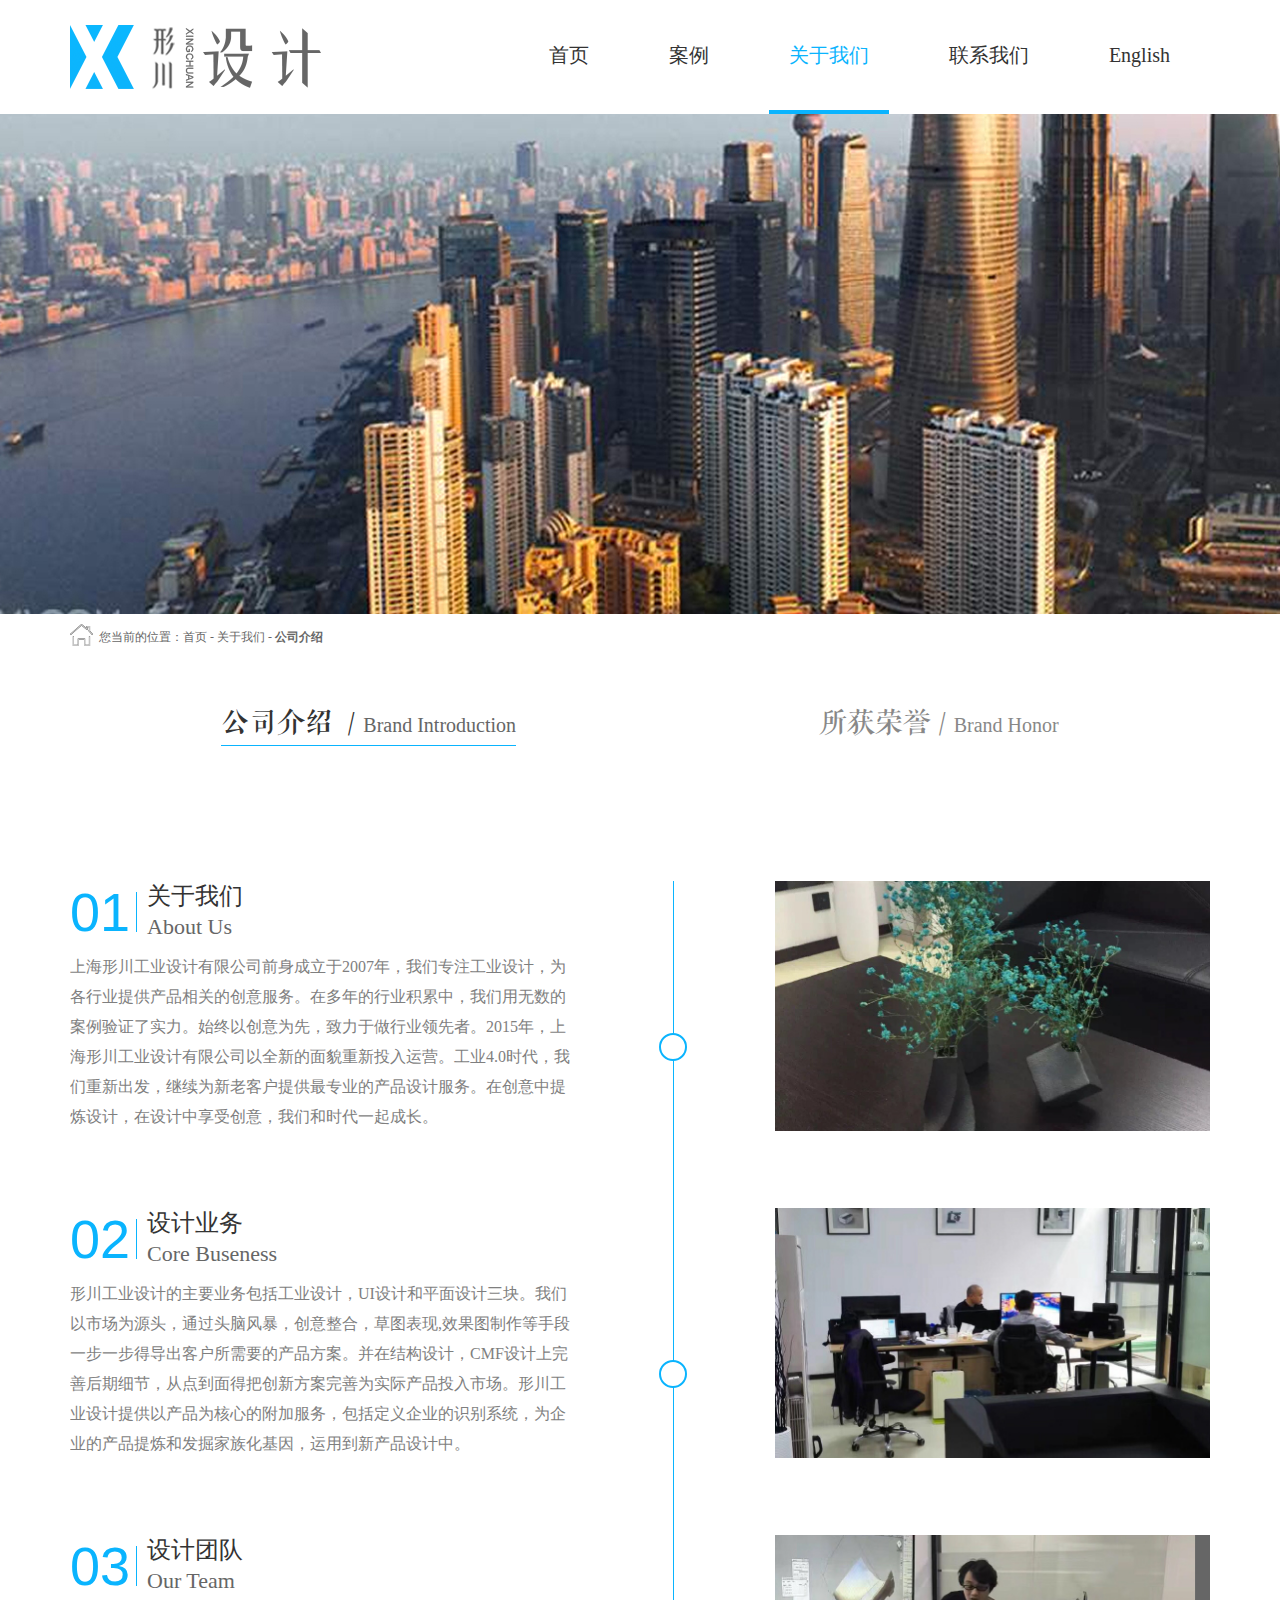
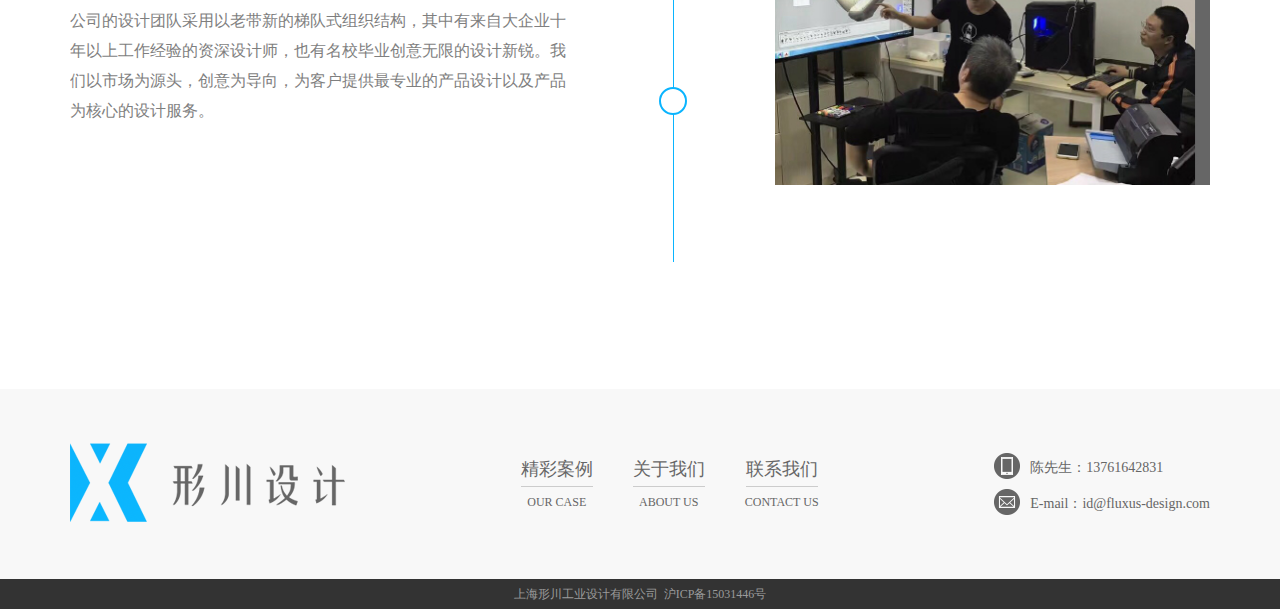
==== about.html @ 64618545 "v1" ====
<!DOCTYPE html>
<html lang="en">
<head>
	<meta charset="UTF-8">
	<title>行川设计-关于我们</title>
	<link rel="stylesheet" type="text/css" href="css/style.css"/>
</head>
<body>
	<header class="inner rowBetweenCenter">
		<div class="logo"><a href="index.html"><img src="./images/logo.png"></a></div>
		<nav>
			<ul class="rowBetweenCenter">
				<li><a href="index.html">首页</a></li>
				<li><a href="case.html">案例</a></li>
				<li><a href="about.html"  class="ac">关于我们</a></li>
				<li><a href="contact.html">联系我们</a></li>
				<li><a href="english.html">English</a></li>
			</ul>
		</nav>
	</header>
	<div class="bannerPic"><img src="images/banner_2.jpg"/></div>
	<div class="inner">
		<div class="path"><i></i>您当前的位置：首页  - 关于我们  - <strong>公司介绍</strong></div>
		<div class="content">
			<div class="rowAroundCenter">
				<div class="title ac">公司介绍 &nbsp;/&nbsp;<span>Brand Introduction </span></div>
				<div class="title">所获荣誉&nbsp;/&nbsp;<span>Brand Honor</span></div>
			</div>
			<div class="mainCon">
				<!--<div class="row">
					<div class="text">
						<div class="row sTitle">
							<div class="">01</div>
							<div>关于我们<br /><span>About Us</span></div>
						</div>
						<p>上海形川工业设计有限公司前身成立于2007年，我们专注工业设计，为各行业提供产品相关的创意服务。在多年的行业积累中，我们用无数的案例验证了实力。始终以创意为先，致力于做行业领先者。2015年，上海形川工业设计有限公司以全新的面貌重新投入运营。工业4.0时代，我们重新出发，继续为新老客户提供最专业的产品设计服务。在创意中提炼设计，在设计中享受创意，我们和时代一起成长。</p>
						<i></i>
					</div>
					<div class="img"><img src="images/pic_4.jpg"/></div>
				</div>-->
			</div>
			<div class="mainCon hide">
				<div class="caseList">
					<ul class="cases">
						<li class="rowBetweenCenter">
							<div class="num">01</div>
							<div class="pic"><img src="images/img_4.jpg"/></div>
							<a href="##"></a>
						</li>
						<li class="rowBetweenCenter">
							<div class="pic"><img src="images/img_3.jpg"/></div>
							<div class="num">02</div>
							<a href="##"></a>
						</li>
					</ul>
				</div>
			</div>
		</div>
	</div>
	<footer>
		<div class="contactWrap">
			<div class="inner rowBetweenCenter">
				<div class="logo2"><a href="index.html"><img src="images/logo2.png"/></a></div>
				<ul class="rowBetweenCenter nav">
					<li>
						<a href="case.html">
							<span>精彩案例</span><br /><span>OUR CASE</span>
						</a>
					</li>
					<li>
						<a href="about.html">
							<span>关于我们</span><br /><span>ABOUT US</span>
						</a>
					</li>
					<li>
						<a href="contact.html">
							<span>联系我们</span><br /><span>CONTACT US</span>
						</a>
					</li>
				</ul>
				<div class="tel">
					<div><i></i>陈先生：13761642831</div>
					<div><i></i>E-mail：id@fluxus-design.com</div>
				</div>
			</div>
		</div>
		<div class="bot"><div id="inner">上海形川工业设计有限公司&nbsp;&nbsp;沪ICP备15031446号</div></div>
	</footer>
	<script type="text/javascript">
		var data=[
			{'id':0,'name':'关于我们','eName':'About Us','pic':'pic_4.jpg','text':'上海形川工业设计有限公司前身成立于2007年，我们专注工业设计，为各行业提供产品相关的创意服务。在多年的行业积累中，我们用无数的案例验证了实力。始终以创意为先，致力于做行业领先者。2015年，上海形川工业设计有限公司以全新的面貌重新投入运营。工业4.0时代，我们重新出发，继续为新老客户提供最专业的产品设计服务。在创意中提炼设计，在设计中享受创意，我们和时代一起成长。'},
			{'id':1,'name':'设计业务','eName':'Core Buseness','pic':'pic_5.jpg','text':'形川工业设计的主要业务包括工业设计，UI设计和平面设计三块。我们以市场为源头，通过头脑风暴，创意整合，草图表现,效果图制作等手段一步一步得导出客户所需要的产品方案。并在结构设计，CMF设计上完善后期细节，从点到面得把创新方案完善为实际产品投入市场。形川工业设计提供以产品为核心的附加服务，包括定义企业的识别系统，为企业的产品提炼和发掘家族化基因，运用到新产品设计中。'},
			{'id':2,'name':'设计团队','eName':'Our Team','pic':'pic_6.jpg','text':'公司的设计团队采用以老带新的梯队式组织结构，其中有来自大企业十年以上工作经验的资深设计师，也有名校毕业创意无限的设计新锐。我们以市场为源头，创意为导向，为客户提供最专业的产品设计以及产品为核心的设计服务。'}
		];
		
		window.onload=function(){
			var html='';
			var mainCon = document.getElementsByClassName('mainCon');
			//填充关于我们的介绍信息
			/*for(let i=0;i<data.length;i++){
				html+='<div class="row">
							<div class="text">
							<div class="row sTitle">
								<div class="">0${i+1}</div>
								<div>${data[i].name}<br /><span>${data[i].eName}</span></div>
							</div>
							<p>${data[i].text}</p>
							<i></i>
							</div>
							<div class="img"><img src="images/${data[i].pic}"/></div>
						</div>';
				}*/
			for(let i=0;i<data.length;i++){
				var n=i+1;
				html+='<div class="row">'+
							'<div class="text">'+
							'<div class="row sTitle">'+
								'<div class="">0'+n+'</div>'+
								'<div>'+data[i].name+'<br /><span>'+data[i].eName+'</span></div>'+
							'</div>'+
							'<p>'+data[i].text+'</p>'+
							'<i></i>'+
							'</div>'+
							'<div class="img"><img src="images/'+data[i].pic+'"/></div>'+
						'</div>';
				}
			mainCon[0].innerHTML=html;
			
			//关于我们和荣誉简介切换
			var title=document.getElementsByClassName('title');
			for(let j=0;j<title.length;j++){
				title[j].index=j;
				title[j].onclick=function(){
					for(let k=0;k<title.length;k++){
						title[k].classList.remove('ac');
						mainCon[k].className+=' hide';
					}
					title[this.index].className+=' ac';
					mainCon[this.index].classList.remove('hide');
				}
			}
		}
		
		
	</script>
</body>
</html>
---- css/style.css ----
/* 预设样式  */
body,div,ul,li,p,h2,h4{margin: 0;padding: 0;}
ul{list-style: none;}
a{text-decoration: none;}
.inner{width: 1140px;margin: 0 auto;}
.hide{display: none;}
/*横向分布,水平两端对齐,垂直居中*/
.rowBetweenCenter{display: flex;flex-direction: row;justify-content: space-between;align-items: center;}
/*横向分布,间隔相等,垂直居中*/
.rowAroundCenter{display: flex;flex-direction: row;justify-content: space-around;align-items: center;}
/*垂直居中*/
.verticalCenter{display: flex;flex-direction: column;justify-content: center;}
/*水平居中*/
.levelCenter{display: flex;flex-direction: row;justify-content: center;}
/*仅横向分布*/
.row{display: flex;flex-direction: row;}

/*引入字体*/
@font-face {
	font-family: fut;
	src: url('../fonts/Futura LT Condensed Medium.eot'); 
	src: url('../fonts/Futura LT Condensed Medium.eot?#iefix') format('embedded-opentype'),
         url('../fonts/Futura LT Condensed Medium.woff') format('woff'), 
         url('../fonts/Futura LT Condensed Medium.ttf')  format('truetype'), 
         url('../fonts/Futura LT Condensed Medium.svg#YourWebFontName') format('svg'); 
   }
   
@font-face {
	font-family: fzq;
	src: url('../fonts/FZQingKeYueSong_GB.eot'); 
	src: url('../fonts/FZQingKeYueSong_GB.eot?#iefix') format('embedded-opentype'),
         url('../fonts/FZQingKeYueSong_GB.woff') format('woff'), 
         url('../fonts/FZQingKeYueSong_GB.ttf')  format('truetype'), 
         url('../fonts/FZQingKeYueSong_GB.svg#YourWebFontName') format('svg'); 
   }

/* 页面头部样式 */
header{height: 114px;}
.logo{width: 251px;height: 65px;}
.logo img{width: 251px;height: 65px;}
nav{height: 100%;}
nav li{margin: 0 20px;}
nav a{padding: 0 20px;font-size: 20px;color: #333;font-family: "microsoft yahei";border-bottom: 4px solid #fff;display: inline-block;height: 110px;line-height: 110px;}
nav .ac,nav a:hover{color: #0ab4fe;border-bottom-color: #0ab4fe;}

/*一、banner图*/
.banner{width: 100%;height: 650px;position: relative;}
.banner .img_list{height: 100%;overflow: hidden;width: 1920px;position: absolute;left: 50%;margin-left: -960px;}
/*分页器*/
.banner .btn_list{position: absolute;bottom: 28px;width: 100%;}
.btn_list li{background-color: #fff;margin: 0 15px;width: 15px;height: 15px;border-radius: 50%;cursor: pointer;}
.btn_list .ac{background-color: #0ab4fe;}
/*翻页按钮*/
.banner .inner{height: 100%;position: absolute;top: 0;left: 50%;margin-left: -570px;}
.banner span{width: 45px;height: 88px;position: absolute;cursor: pointer;background: url(../images/icon_2.png) -190px 0 no-repeat;background-size: cover;}
.banner .prev{left: -70px;top: 270px;}
.banner .next{right: -70px;top: 270px;background-position-x: -234px;}

/*二、精彩案例*/
.main{padding-top: 110px;}
.block{border-top: 1px solid #0AB4FE;position: relative;height: 490px;}
/*标题*/
.titleWrap{position: absolute;top: -40px;left: 50%;margin-left:-150px;background-color: #fff;width: 300px;text-align: center;}
.titleWrap h2{font-size: 36px;height: 44px;line-height: 44px;color: #333;font-family: "fzq";font-weight: normal;}
.titleWrap p{font-size: 24px;height: 22px;line-height: 22px;font-family: "microsoft yahei";color: #666;}
.titleWrap span{display:inline-block;width: 12px;height: 12px;border-radius:50%;border:1px solid #0AB4FE;position: absolute;top:50%}
.titleWrap span:nth-of-type(1){left: 0;}
.titleWrap span:nth-of-type(2){right: 0;}
/*分类*/
.casetype{width: 100%;padding: 115px 0 140px 0;font-family: "microsoft yahei";text-align: center;}
.casetype li{position: relative;text-align: center;}
.casetype .picBg{width: 125px;height: 125px;border-radius: 50%;background-color: #ececec;position: relative;margin-bottom: 24px;display: inline-block;}
.casetype .pic{width: 100%;height: 100%;background: url(../images/icon_1.png) 0 0  no-repeat;background-position-y: 0;}
.casetype .line{width: 25px;height: 3px;background-color: #fff;display: inline-block;}
.casetype h4{font-size: 24px;height: 40px;line-height: 40px;color: #333;font-weight: normal;margin-top: 12px;}
.casetype p{font-size: 12px;height: 24px;line-height: 24px;color: #838383;text-transform: uppercase;}
.casetype li a{display: inline-block;width: 100%;height: 100%;position: absolute;left: 0;top:0;display: inline-block;}
.casetype li:nth-of-type(2) .pic{background-position-x: -125px;}
.casetype li:nth-of-type(3) .pic{background-position-x: -250px;}
.casetype li:nth-of-type(4) .pic{background-position-x: -375px;}
.casetype li:nth-of-type(5) .pic{background-position-x: -500px;}
/*案例分类悬浮样式*/
.casetype .ac .line,.casetype li:hover .line{background-color: #0AB4FE;}
.casetype .ac h4,.casetype .ac p{color: #0AB4FE;}
.casetype li:hover h4,.casetype li:hover p{color: #0AB4FE;}
.casetype .ac .pic,.casetype li:hover .pic{background-position-y: -125px;}

/*三个案例板块*/
.caseWrap{width: 100%;height: 650px;background-color: #f8f8f8;margin-bottom: 15px;}
.caseWrap .inner{height: 650px;position: relative;}
.caseWrap h2{font-size: 90px;font-family: fut;font-weight: normal;color: #333;}
.caseWrap .line{width: 70px;height: 3px;background-color: #0AB4FE;margin-left: 2px;}
.caseWrap p{font-size: 36px;font-family: "microsoft yahei";color: #666;height: 66px;line-height: 66px;}
.caseWrap a{display: inline-block;width: 100%;height: 100%;position: absolute;left: 0;top:0;}

/*三、我们的优势*/
.strength{margin-top: 133px;}
.strength .picBg{background-color: #fff;border: 4px solid #ececec;text-align: center;line-height: 124px;font-family: fut;font-size: 70px;color: #333;}
.strength h4{font-family: fzq;}
.strength li:hover h4{color: #333;}
.strength li:hover p{color: #666;}

/*四、关于我们*/
.about{height: 620px;margin-top: 80px;}
.about li{font-size: 0;}

/*页面底部样式*/
.contactWrap{width: 100%;height: 190px;background-color: #f8f8f8;}
.contactWrap .inner{height: 100%;color: #666;}
.nav li{padding: 0 20px;text-align: center;color: #666;cursor: pointer;}
.nav li span{display: inline-block;}
.nav li span:nth-of-type(1){border-bottom: 1px solid #ccc;height: 34px;line-height: 34px;font-size: 18px;font-family: "microsoft yahei";}
.nav li span:nth-of-type(2){height: 30px;line-height: 30px;font-size: 12px;font-family: "microsoft yahei";text-transform: uppercase;}
.nav a{color: #666;}
.nav li:hover a{color: #0AB4FE;}
.nav li:hover span:nth-of-type(1){border-bottom-color: #0AB4FE;}
.tel i{display: inline-block;width: 26px;height: 26px;background: url(../images/icon_2.png) -26px 0 no-repeat;margin-right: 10px;vertical-align: -7px;}
.tel div:nth-of-type(2) i{background-position: -52px 0;}
.tel>div{height: 26px;line-height: 26px;font-size: 14px;font-family: "microsoft yahei";margin: 10px 0;}
footer .bot{width: 100%;height: 30px;background-color: #333;text-align: center;color: #9b9b9b;line-height: 30px;font-size: 12px;}

/*========================== 案例页面  =====================================*/
.aboutBanner{margin-bottom: 0;}
.path{font-size: 12px;color: #666;padding: 10px 0 30px 0;}
.path i{display:inline-block;width: 23px;height: 22px;background: url(../images/icon_2.png) 0 0 no-repeat;margin-right: 6px;vertical-align: -5px;}
.title{font-size: 36px;height: 44px;line-height: 44px;color: #333;font-family: "fzq";font-weight: normal;text-align: center;}
.title span{font-size: 24px;height: 22px;line-height: 22px;font-family: "microsoft yahei";color: #666;}
.case .casetype{padding: 78px 0 54px 0;}
.cases li{margin-bottom: 24px;height: 400px;width: 100%;background-color: #eee;position: relative;}
.cases a{position: absolute;left: 0;top: 0;width: 100%;height: 100%;}
.cases .num{font-size: 100px;line-height: 400px;text-align: center;color: #fff;font-family: arial;width: 300px;}
.cases .pic{font-size: 0;}

/*========================== 关于我们  =====================================*/
.bannerPic{width: 100%;height: 500px;overflow: hidden;text-align: center;}
.bannerPic img{height: 100%;display: inline-block;}
.content .rowAroundCenter{margin: 25px 0 135px 0;}
.content .title{border-bottom: 1px solid #fff;color: #888;cursor: pointer;font-size: 28px;}
.content .title span{color: #888;font-size: 20px;}
.content .ac,.content .title:hover{color: #333;border-bottom-color: #0AB4FE;}
.content .ac span,.content .title:hover span{color: #666;}
.mainCon{width: 100%;padding-bottom: 127px;}
.mainCon>.row{justify-content: space-between;width: 100%;height: 327px;}
.mainCon .text{width: 53%;height: 100%;padding-right: 8.5%;border-right: 1px solid #0AB4FE;box-sizing: border-box;position: relative;}
.sTitle{align-items: center;}
.sTitle div:nth-of-type(1){font-family: arial;font-size: 54px;height: 40px;line-height: 40px;margin-right: 10px;color: #0AB4FE;border-right: 1px solid #0AB4FE;width: 58px;padding-right: 8px;}
.sTitle div:nth-of-type(2){font-family: "microsoft yahei";color: #333;font-size: 24px;line-height: 30px;}
.sTitle div:nth-of-type(2) span{color: #666;font-size: 22px;}
.mainCon p{color: #7f7f7f;font-size: 16px;font-family: "黑体";line-height: 30px;max-height:180px;overflow: hidden;margin-top: 10px;}
.mainCon i{width: 24px;height: 24px;border: 2px solid #0AB4FE;border-radius: 50%;position: absolute;right: -14px;top: 50%;margin-top: -12px;background-color: #fff;}
.mainCon .img{width: 38.2%;height: 250px;overflow: hidden;font-size: 0;}
.mainCon .img img{width: 100%;height: 100%;}

/*========================== 联系我们  =====================================*/
.contactCon .rowAroundCenter{margin: 25px 0;}
.contactWays{width: 100%;height: 418px;padding: 0 15px 24px;box-sizing: border-box;border-bottom: 1px solid #ccc;margin-bottom: 24px;}
.ways{height: 33px;line-height: 33px;font-size: 16px;color: #666;margin: 18px 0;font-family: "microsoft yahei";}
.ways strong{color: #333;}
.ways i{display: inline-block;width: 33px;height: 100%;background: url(../images/icon_2.png) -66px -30px no-repeat;margin-right: 15px;vertical-align: -8px;}
.contactWays .ways:nth-of-type(1) i{background-position-x: 0;}
.contactWays .ways:nth-of-type(2) i{background-position-x: -33px;}
#map{width: 100%;height: 710px;margin-bottom: 20px;}
.BMap_cpyCtrl {display: none;}  
.anchorBL {display: none;  }
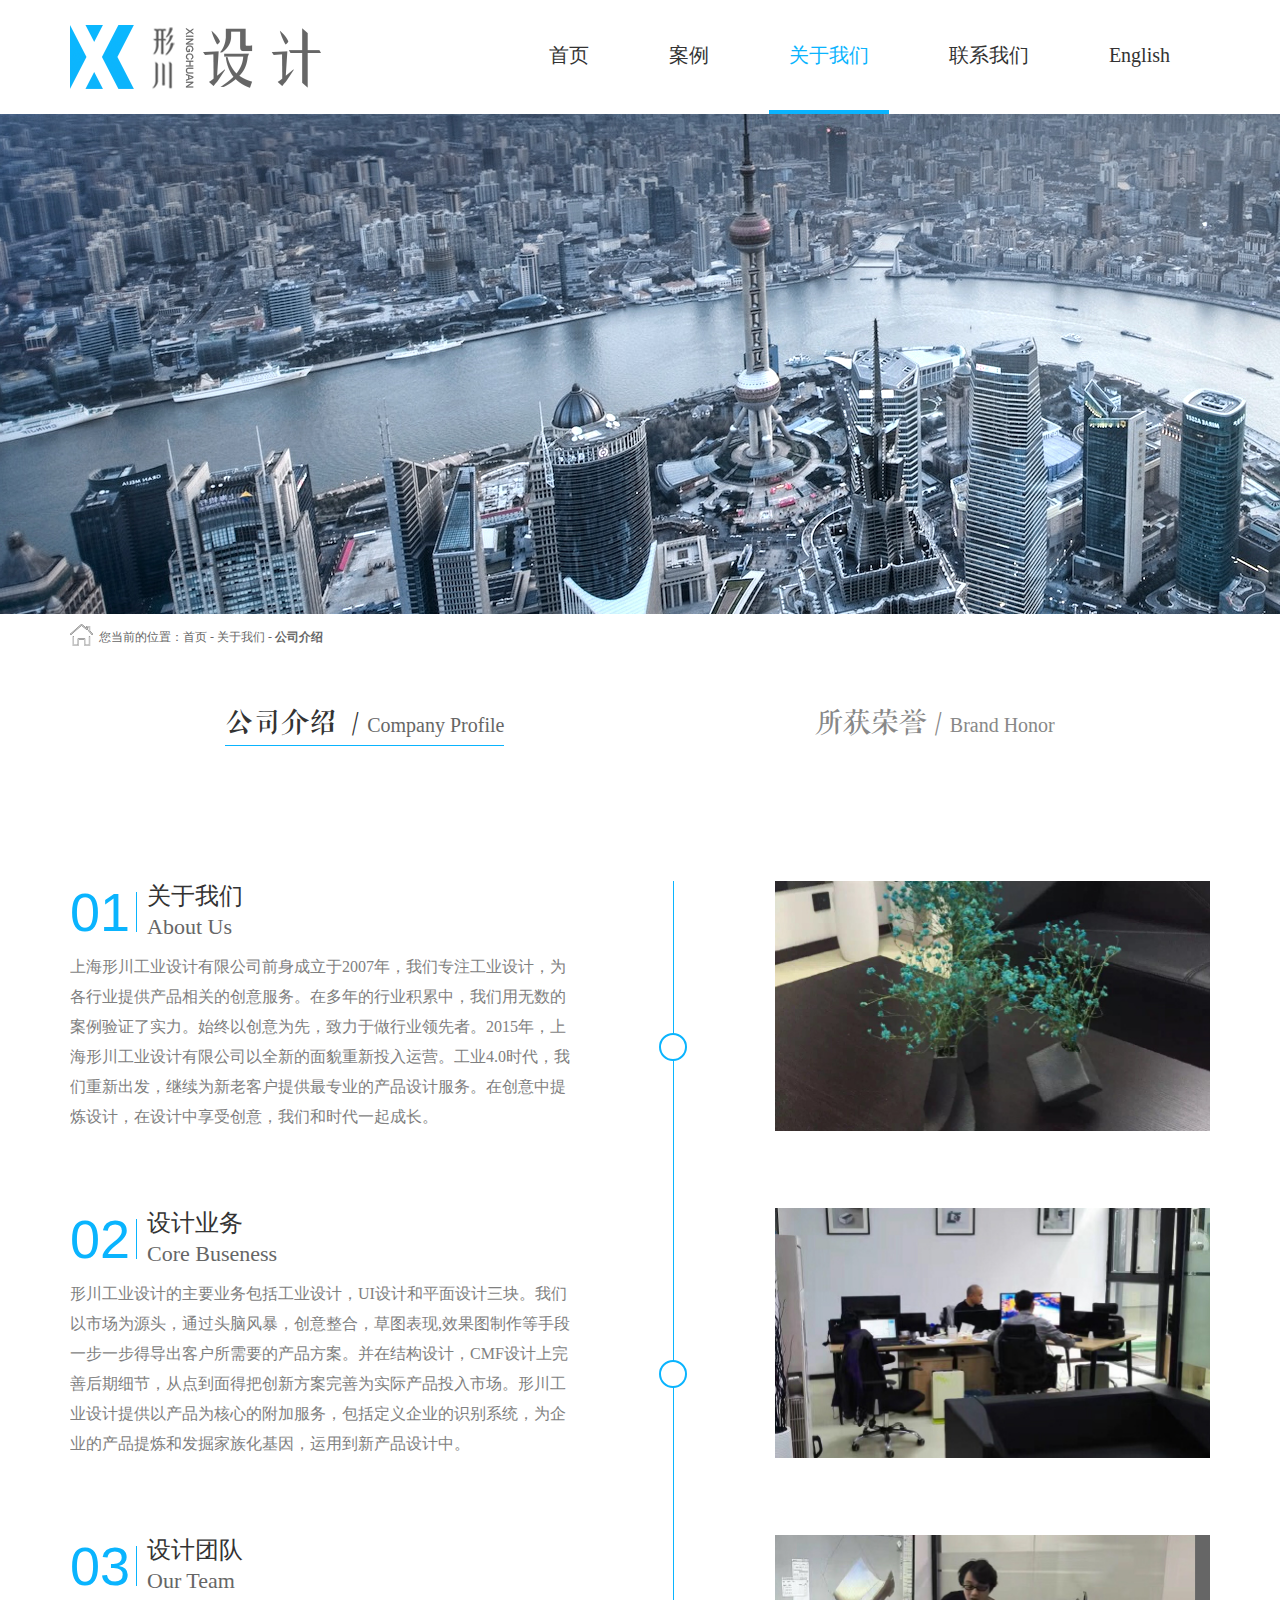
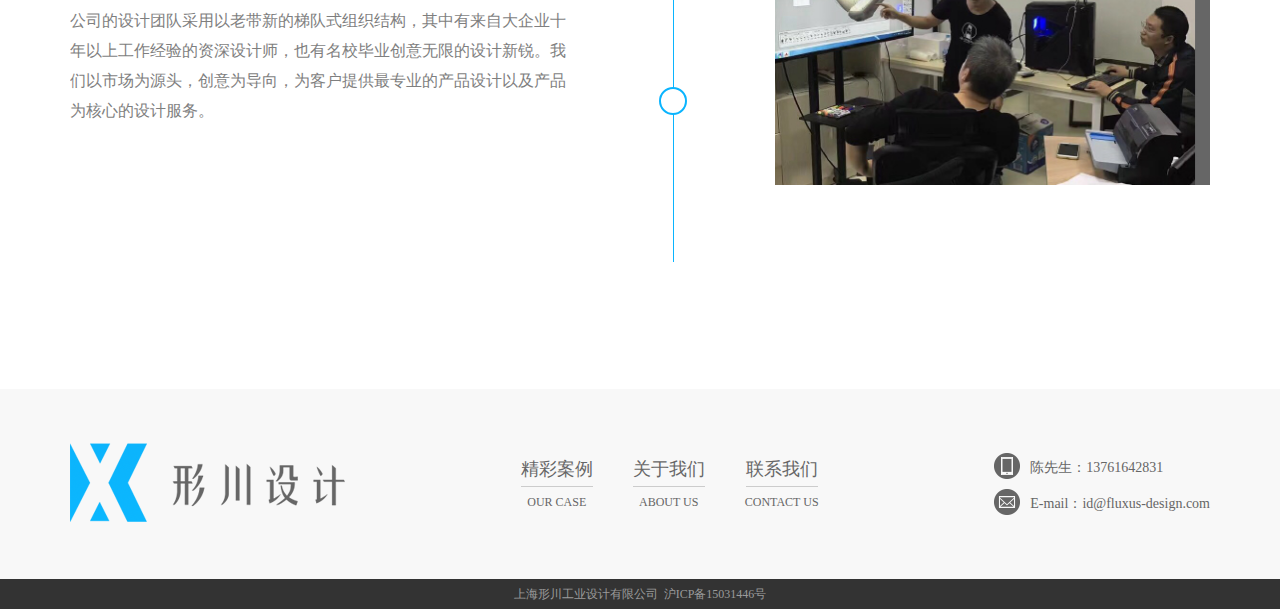
==== commit 03b7ae20: "v1.1" ====
--- a/about.html
+++ b/about.html
@@ -2,7 +2,7 @@
 <html lang="en">
 <head>
 	<meta charset="UTF-8">
-	<title>行川设计-关于我们</title>
+	<title>形川设计-关于我们</title>
 	<link rel="stylesheet" type="text/css" href="css/style.css"/>
 </head>
 <body>
@@ -18,12 +18,12 @@
 			</ul>
 		</nav>
 	</header>
-	<div class="bannerPic"><img src="images/banner_2.jpg"/></div>
+	<div class="bannerPic"><img src="images/about_banner.jpg"/></div>
 	<div class="inner">
 		<div class="path"><i></i>您当前的位置：首页  - 关于我们  - <strong>公司介绍</strong></div>
 		<div class="content">
 			<div class="rowAroundCenter">
-				<div class="title ac">公司介绍 &nbsp;/&nbsp;<span>Brand Introduction </span></div>
+				<div class="title ac">公司介绍 &nbsp;/&nbsp;<span>Company Profile </span></div>
 				<div class="title">所获荣誉&nbsp;/&nbsp;<span>Brand Honor</span></div>
 			</div>
 			<div class="mainCon">
@@ -86,16 +86,21 @@
 		</div>
 		<div class="bot"><div id="inner">上海形川工业设计有限公司&nbsp;&nbsp;沪ICP备15031446号</div></div>
 	</footer>
+	<script src="js/fn.js" type="text/javascript"></script>
 	<script type="text/javascript">
+		//1. 关于我们的数据
 		var data=[
 			{'id':0,'name':'关于我们','eName':'About Us','pic':'pic_4.jpg','text':'上海形川工业设计有限公司前身成立于2007年，我们专注工业设计，为各行业提供产品相关的创意服务。在多年的行业积累中，我们用无数的案例验证了实力。始终以创意为先，致力于做行业领先者。2015年，上海形川工业设计有限公司以全新的面貌重新投入运营。工业4.0时代，我们重新出发，继续为新老客户提供最专业的产品设计服务。在创意中提炼设计，在设计中享受创意，我们和时代一起成长。'},
 			{'id':1,'name':'设计业务','eName':'Core Buseness','pic':'pic_5.jpg','text':'形川工业设计的主要业务包括工业设计，UI设计和平面设计三块。我们以市场为源头，通过头脑风暴，创意整合，草图表现,效果图制作等手段一步一步得导出客户所需要的产品方案。并在结构设计，CMF设计上完善后期细节，从点到面得把创新方案完善为实际产品投入市场。形川工业设计提供以产品为核心的附加服务，包括定义企业的识别系统，为企业的产品提炼和发掘家族化基因，运用到新产品设计中。'},
 			{'id':2,'name':'设计团队','eName':'Our Team','pic':'pic_6.jpg','text':'公司的设计团队采用以老带新的梯队式组织结构，其中有来自大企业十年以上工作经验的资深设计师，也有名校毕业创意无限的设计新锐。我们以市场为源头，创意为导向，为客户提供最专业的产品设计以及产品为核心的设计服务。'}
 		];
 		
+		var html='';
+		var mainCon = document.getElementsByClassName('mainCon');
+		var title=document.getElementsByClassName('title');
+		
+		//2. 默认加载关于我们
 		window.onload=function(){
-			var html='';
-			var mainCon = document.getElementsByClassName('mainCon');
 			//填充关于我们的介绍信息
 			/*for(let i=0;i<data.length;i++){
 				html+='<div class="row">
@@ -125,22 +130,34 @@
 						'</div>';
 				}
 			mainCon[0].innerHTML=html;
-			
-			//关于我们和荣誉简介切换
-			var title=document.getElementsByClassName('title');
-			for(let j=0;j<title.length;j++){
-				title[j].index=j;
-				title[j].onclick=function(){
-					for(let k=0;k<title.length;k++){
-						title[k].classList.remove('ac');
-						mainCon[k].className+=' hide';
-					}
-					title[this.index].className+=' ac';
-					mainCon[this.index].classList.remove('hide');
-				}
+		}
+		
+		//3. 关于我们和荣誉简介切换
+		//3.1  根据参数切换内容的函数，0为关于我们，1为所获荣誉
+		function change(i){
+			for(let k=0;k<title.length;k++){
+				title[k].classList.remove('ac');
+				mainCon[k].className+=' hide';
+			}
+			title[i].className+=' ac';
+			mainCon[i].classList.remove('hide');
+		}
+		
+		//3.2 指定跳转那个页面（传参）
+		var url = window.location.href;
+		var argument = getArgument(url);
+		var index = argument.n;
+		if(index){
+			change(index);
+		}
+		
+		//3.3  标题点击切换
+		for(let j=0;j<title.length;j++){
+			title[j].index=j;
+			title[j].onclick=function(){
+				change(this.index);
 			}
 		}
-		
 		
 	</script>
 </body>
--- a/css/style.css
+++ b/css/style.css
@@ -46,12 +46,13 @@
 /*一、banner图*/
 .banner{width: 100%;height: 650px;position: relative;}
 .banner .img_list{height: 100%;overflow: hidden;width: 1920px;position: absolute;left: 50%;margin-left: -960px;}
+.banner a{z-index: 2;}
 /*分页器*/
-.banner .btn_list{position: absolute;bottom: 28px;width: 100%;}
+.banner .btn_list{position: absolute;bottom: -30px;width: 100%;}
 .btn_list li{background-color: #fff;margin: 0 15px;width: 15px;height: 15px;border-radius: 50%;cursor: pointer;}
 .btn_list .ac{background-color: #0ab4fe;}
 /*翻页按钮*/
-.banner .inner{height: 100%;position: absolute;top: 0;left: 50%;margin-left: -570px;}
+.banner .inner{height:90%;position: absolute;top: 0;left: 50%;margin-left: -570px;}
 .banner span{width: 45px;height: 88px;position: absolute;cursor: pointer;background: url(../images/icon_2.png) -190px 0 no-repeat;background-size: cover;}
 .banner .prev{left: -70px;top: 270px;}
 .banner .next{right: -70px;top: 270px;background-position-x: -234px;}
@@ -146,7 +147,7 @@
 .sTitle div:nth-of-type(1){font-family: arial;font-size: 54px;height: 40px;line-height: 40px;margin-right: 10px;color: #0AB4FE;border-right: 1px solid #0AB4FE;width: 58px;padding-right: 8px;}
 .sTitle div:nth-of-type(2){font-family: "microsoft yahei";color: #333;font-size: 24px;line-height: 30px;}
 .sTitle div:nth-of-type(2) span{color: #666;font-size: 22px;}
-.mainCon p{color: #7f7f7f;font-size: 16px;font-family: "黑体";line-height: 30px;max-height:180px;overflow: hidden;margin-top: 10px;}
+.mainCon p{color: #7f7f7f;font-size: 16px;font-family: "microsoft yahei";line-height: 30px;max-height:180px;overflow: hidden;margin-top: 10px;}
 .mainCon i{width: 24px;height: 24px;border: 2px solid #0AB4FE;border-radius: 50%;position: absolute;right: -14px;top: 50%;margin-top: -12px;background-color: #fff;}
 .mainCon .img{width: 38.2%;height: 250px;overflow: hidden;font-size: 0;}
 .mainCon .img img{width: 100%;height: 100%;}
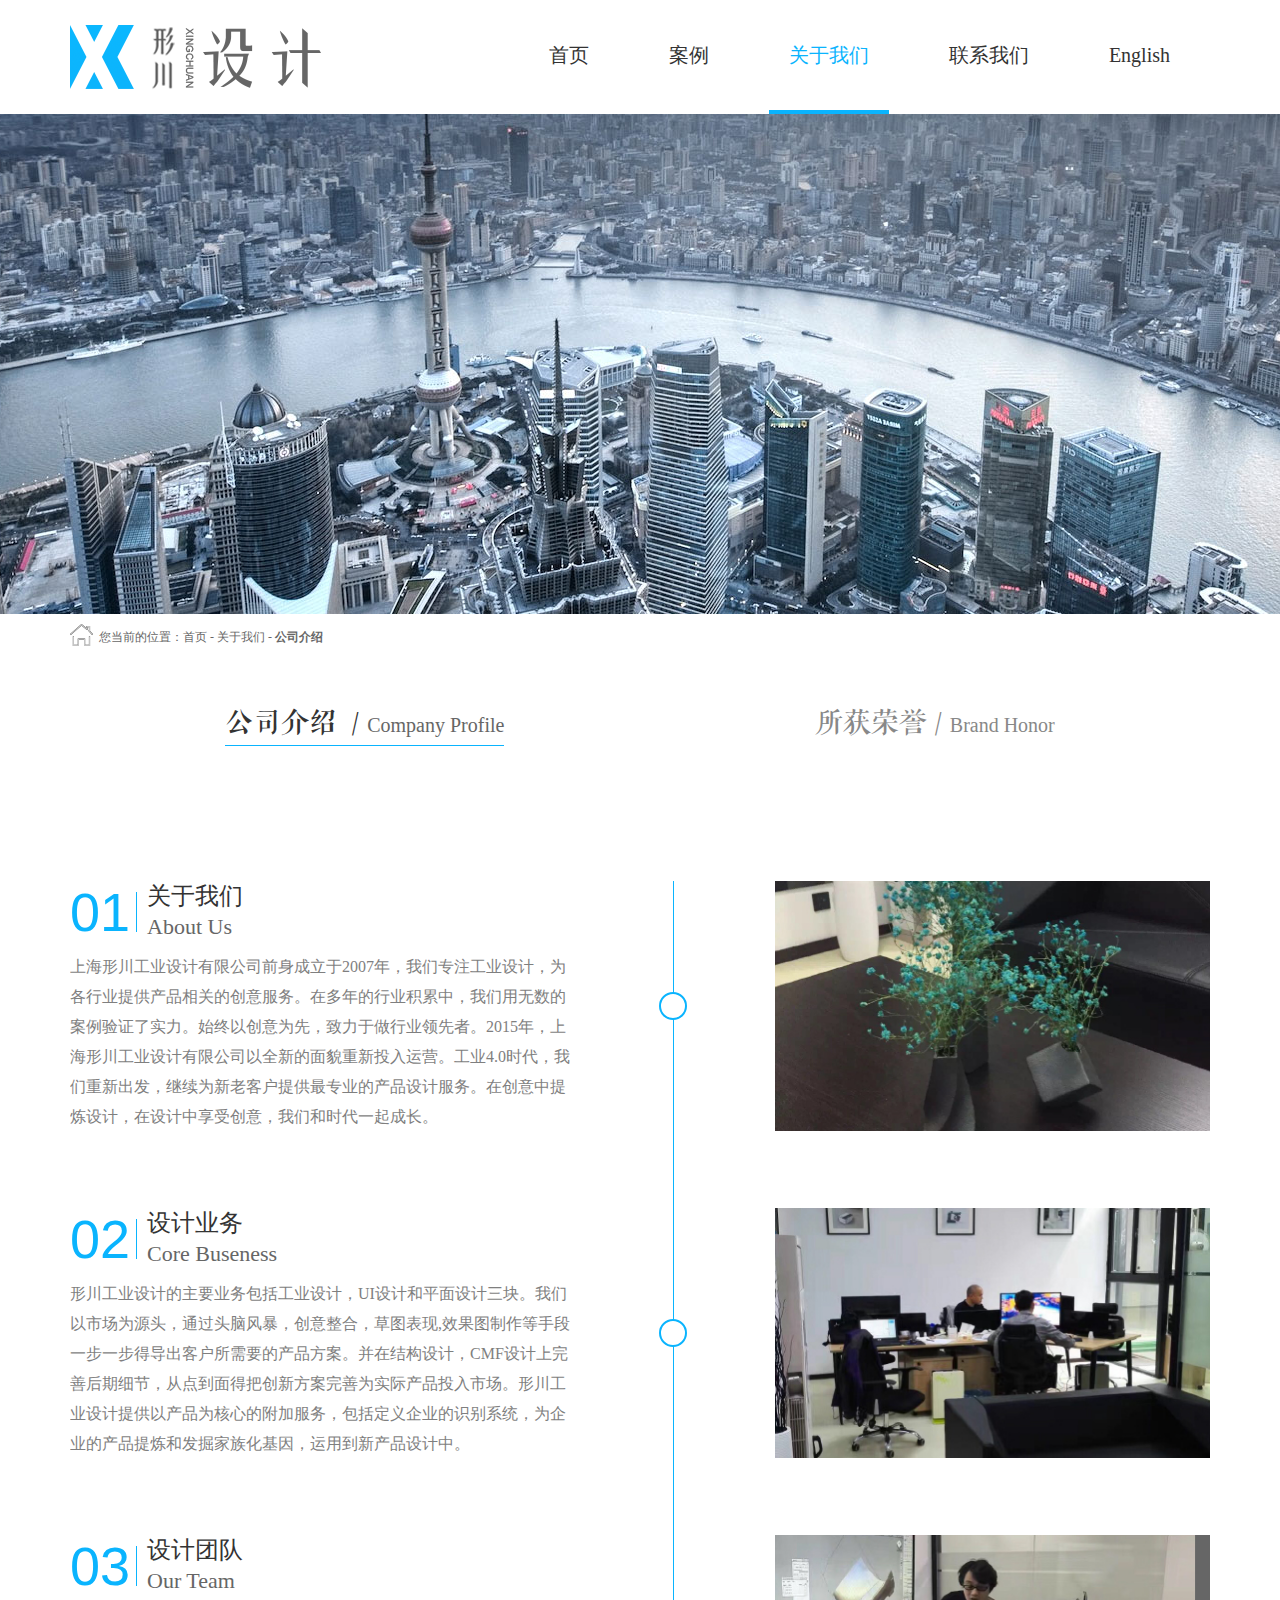
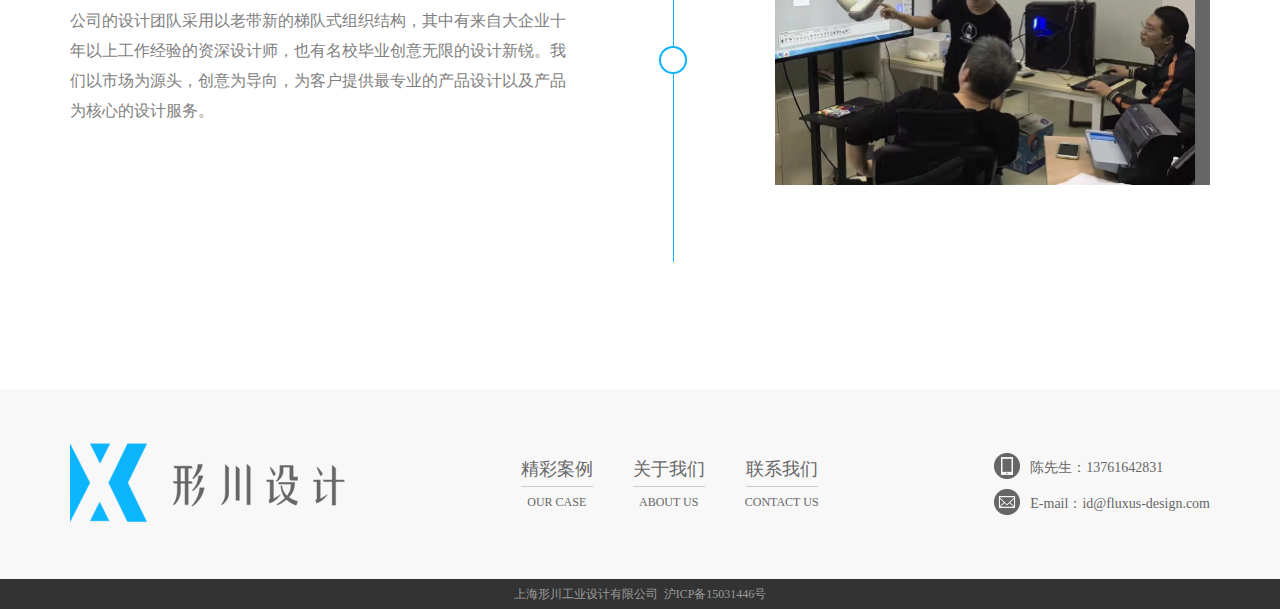
==== commit 00abdcd4: "v1.3" ====
--- a/about.html
+++ b/about.html
@@ -18,7 +18,7 @@
 			</ul>
 		</nav>
 	</header>
-	<div class="bannerPic"><img src="images/about_banner.jpg"/></div>
+	<div class="bannerPic levelCenter"><img src="images/about_banner.jpg"/></div>
 	<div class="inner">
 		<div class="path"><i></i>您当前的位置：首页  - 关于我们  - <strong>公司介绍</strong></div>
 		<div class="content">
--- a/css/style.css
+++ b/css/style.css
@@ -45,17 +45,20 @@
 
 /*一、banner图*/
 .banner{width: 100%;height: 650px;position: relative;}
-.banner .img_list{height: 100%;overflow: hidden;width: 1920px;position: absolute;left: 50%;margin-left: -960px;}
-.banner a{z-index: 2;}
-/*分页器*/
-.banner .btn_list{position: absolute;bottom: -30px;width: 100%;}
-.btn_list li{background-color: #fff;margin: 0 15px;width: 15px;height: 15px;border-radius: 50%;cursor: pointer;}
-.btn_list .ac{background-color: #0ab4fe;}
-/*翻页按钮*/
-.banner .inner{height:90%;position: absolute;top: 0;left: 50%;margin-left: -570px;}
-.banner span{width: 45px;height: 88px;position: absolute;cursor: pointer;background: url(../images/icon_2.png) -190px 0 no-repeat;background-size: cover;}
-.banner .prev{left: -70px;top: 270px;}
-.banner .next{right: -70px;top: 270px;background-position-x: -234px;}
+.banner .swiper-container{width: 100%;height: 100%;overflow: hidden;}
+/*分页器间距*/
+.banner .swiper-container-horizontal > .swiper-pagination-bullets .swiper-pagination-bullet {margin: 0 15px;}/*间距*/
+.banner .swiper-container-horizontal > .swiper-pagination-bullets{bottom: 30px;}/*位置*/
+/*分页器大小 样式*/
+.banner .swiper-pagination-bullet{background: #fff;width: 15px;height: 15px;border-radius: 50%;border: 1px solid #0ab4fe;opacity: 1;}
+.banner .swiper-pagination-bullet-active{background-color: #0ab4fe;}
+/*翻页*/
+.banner .swiper-button-prev,.banner .swiper-button-next{width: 45px;height: 88px;background: url(../images/icon_2.png) -190px 0 no-repeat;background-size: cover;}
+.banner .swiper-button-prev{left: 3%;}
+.banner .swiper-button-next{right: 3%;background-position-x: -234px;}
+/*图片以及链接位置*/
+.banner img{position: absolute;left: 50%;top: 0;margin-left: -960px;}
+.banner .swiper-slide a{display: inline-block;width: 1140px;height: 90%;position: absolute;left: 50%;top: 0;margin-left: -570px;z-index: 10;}
 
 /*二、精彩案例*/
 .main{padding-top: 110px;}
@@ -104,6 +107,7 @@
 /*四、关于我们*/
 .about{height: 620px;margin-top: 80px;}
 .about li{font-size: 0;}
+.about a{display: inline-block;height: 100%;}
 
 /*页面底部样式*/
 .contactWrap{width: 100%;height: 190px;background-color: #f8f8f8;}
@@ -121,7 +125,8 @@
 footer .bot{width: 100%;height: 30px;background-color: #333;text-align: center;color: #9b9b9b;line-height: 30px;font-size: 12px;}
 
 /*========================== 案例页面  =====================================*/
-.aboutBanner{margin-bottom: 0;}
+.aboutBanner{margin-bottom: 0;height: 500px;overflow: hidden;}
+.aboutBanner .inner{height: 100%;}
 .path{font-size: 12px;color: #666;padding: 10px 0 30px 0;}
 .path i{display:inline-block;width: 23px;height: 22px;background: url(../images/icon_2.png) 0 0 no-repeat;margin-right: 6px;vertical-align: -5px;}
 .title{font-size: 36px;height: 44px;line-height: 44px;color: #333;font-family: "fzq";font-weight: normal;text-align: center;}
@@ -133,8 +138,8 @@
 .cases .pic{font-size: 0;}
 
 /*========================== 关于我们  =====================================*/
-.bannerPic{width: 100%;height: 500px;overflow: hidden;text-align: center;}
-.bannerPic img{height: 100%;display: inline-block;}
+.bannerPic{width: 100%;height: 500px;overflow: hidden;font-size: 0;}
+.bannerPic img{height: 100%;}
 .content .rowAroundCenter{margin: 25px 0 135px 0;}
 .content .title{border-bottom: 1px solid #fff;color: #888;cursor: pointer;font-size: 28px;}
 .content .title span{color: #888;font-size: 20px;}
@@ -148,7 +153,7 @@
 .sTitle div:nth-of-type(2){font-family: "microsoft yahei";color: #333;font-size: 24px;line-height: 30px;}
 .sTitle div:nth-of-type(2) span{color: #666;font-size: 22px;}
 .mainCon p{color: #7f7f7f;font-size: 16px;font-family: "microsoft yahei";line-height: 30px;max-height:180px;overflow: hidden;margin-top: 10px;}
-.mainCon i{width: 24px;height: 24px;border: 2px solid #0AB4FE;border-radius: 50%;position: absolute;right: -14px;top: 50%;margin-top: -12px;background-color: #fff;}
+.mainCon i{width: 24px;height: 24px;border: 2px solid #0AB4FE;border-radius: 50%;position: absolute;right: -14px;top: 40%;margin-top: -20px;background-color: #fff;}
 .mainCon .img{width: 38.2%;height: 250px;overflow: hidden;font-size: 0;}
 .mainCon .img img{width: 100%;height: 100%;}
 
